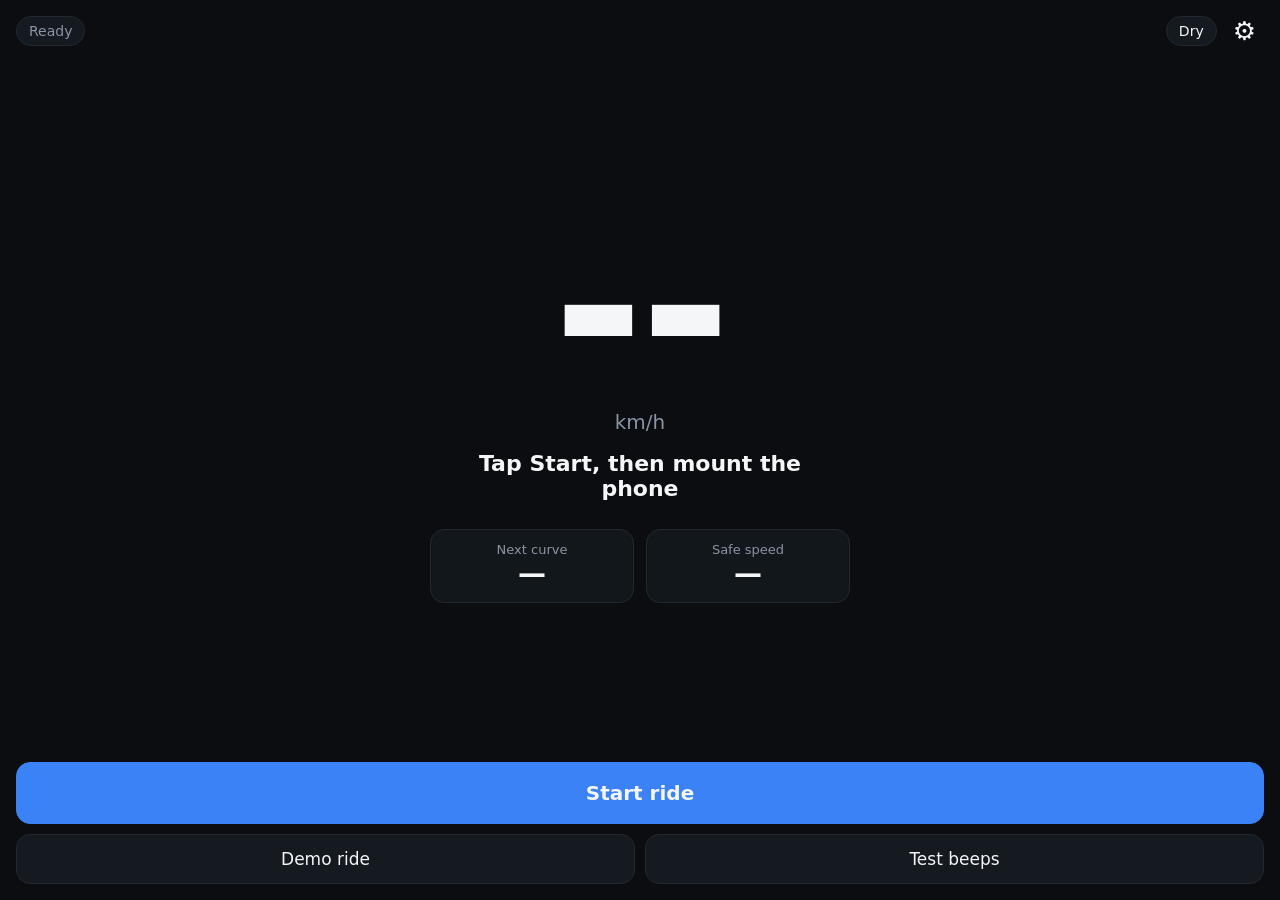
==== web/index.html @ 9b6d9702 "Add mobile web app (PWA): curve alert with sharp repeating beeps, optional voice - web/: installable" ====
<!doctype html>
<html lang="en">
<head>
  <meta charset="utf-8">
  <meta name="viewport" content="width=device-width, initial-scale=1, viewport-fit=cover, user-scalable=no">
  <meta name="theme-color" content="#0b0d10">
  <title>Moto AI · Curve alert</title>
  <link rel="manifest" href="manifest.webmanifest">
  <link rel="icon" href="icons/icon-192.png">
  <link rel="apple-touch-icon" href="icons/icon-192.png">
  <link rel="stylesheet" href="css/app.css">
</head>
<body data-level="none">
  <header class="bar">
    <span id="status" class="chip">Ready</span>
    <button id="wetBtn" class="chip toggle" aria-pressed="false" title="Force wet-road speeds">Dry</button>
    <button id="settingsBtn" class="icon" aria-label="Settings">⚙</button>
  </header>

  <main class="hud">
    <div class="speed"><span id="speed">--</span><small>km/h</small></div>
    <div id="banner" class="banner">Tap Start, then mount the phone</div>
    <div class="next">
      <div><label>Next curve</label><b id="nextDist">—</b></div>
      <div><label>Safe speed</label><b id="nextSafe">—</b></div>
    </div>
  </main>

  <footer class="actions">
    <button id="startBtn" class="primary">Start ride</button>
    <div class="row">
      <button id="demoBtn">Demo ride</button>
      <button id="testBtn">Test beeps</button>
    </div>
  </footer>

  <dialog id="settings">
    <form method="dialog">
      <h2>Settings</h2>
      <label>Alert sound
        <select id="soundMode">
          <option value="beeps">Beeps only (recommended)</option>
          <option value="both">Beeps + voice</option>
          <option value="voice">Voice only</option>
        </select>
      </label>
      <label>Voice language
        <select id="voiceLang">
          <option value="tl">Taglish</option>
          <option value="en">English</option>
        </select>
      </label>
      <label>Volume <input id="volume" type="range" min="0.2" max="1" step="0.1" value="1"></label>
      <label>Destination (optional, "lat, lon")
        <input id="destination" inputmode="decimal" placeholder="14.5547, 121.0244">
      </label>
      <p class="hint">No destination: follows the road ahead of you (OpenStreetMap). Keep the screen on and the app open while riding.</p>
      <menu><button value="close" class="primary">Done</button></menu>
    </form>
  </dialog>

  <script type="module" src="js/app.js"></script>
</body>
</html>
---- web/css/app.css ----
:root {
  --bg: #0b0d10; --fg: #f4f6f8; --muted: #8a94a3; --line: #232831;
  --ok: #22c55e; --caution: #f5a524; --urgent: #ef2b2b; --accent: #3b82f6;
  font-family: system-ui, -apple-system, "Segoe UI", Roboto, sans-serif;
}
* { box-sizing: border-box; }
html, body { margin: 0; height: 100%; background: var(--bg); color: var(--fg); }
body {
  display: grid; grid-template-rows: auto 1fr auto; min-height: 100dvh;
  padding: env(safe-area-inset-top) 16px env(safe-area-inset-bottom);
  transition: background-color .15s;
  -webkit-user-select: none; user-select: none;
}
body[data-level="caution"] { background: #3a2604; }
body[data-level="urgent"] { animation: flash .45s steps(2) infinite; }
body[data-level="hotspot"] { background: #1d2a4a; }
@keyframes flash { 0% { background: var(--urgent); } 100% { background: #4a0a0a; } }

.bar { display: flex; gap: 8px; align-items: center; padding: 12px 0; }
.chip { border: 1px solid var(--line); background: #151920; color: var(--fg); border-radius: 999px; padding: 6px 12px; font-size: 14px; }
.chip.toggle[aria-pressed="true"] { background: var(--accent); border-color: var(--accent); }
#status { margin-right: auto; color: var(--muted); }
#status.live { color: var(--ok); border-color: var(--ok); }
.icon { background: none; border: 0; color: var(--fg); font-size: 26px; padding: 4px 8px; }

.hud { display: flex; flex-direction: column; justify-content: center; align-items: center; gap: 20px; text-align: center; }
.speed { font-variant-numeric: tabular-nums; line-height: .9; }
.speed span { font-size: clamp(110px, 38vw, 220px); font-weight: 800; letter-spacing: -4px; }
.speed small { display: block; color: var(--muted); font-size: 20px; margin-top: 6px; }
.banner { font-size: 22px; font-weight: 600; min-height: 2.6em; max-width: 22ch; }
body[data-level="urgent"] .banner { font-size: 30px; font-weight: 800; }
.next { display: grid; grid-template-columns: 1fr 1fr; gap: 12px; width: 100%; max-width: 420px; }
.next div { background: #151920cc; border: 1px solid var(--line); border-radius: 14px; padding: 12px; }
.next label { display: block; color: var(--muted); font-size: 13px; }
.next b { font-size: 28px; font-variant-numeric: tabular-nums; }

.actions { display: grid; gap: 10px; padding: 12px 0 16px; }
.actions .row { display: grid; grid-template-columns: 1fr 1fr; gap: 10px; }
button { font: inherit; border-radius: 14px; border: 1px solid var(--line); background: #151920; color: var(--fg); padding: 14px; font-size: 17px; }
button.primary { background: var(--accent); border-color: var(--accent); font-weight: 700; font-size: 20px; padding: 18px; }
button.stop { background: #374151; border-color: #374151; }
button:active { transform: scale(.98); }

dialog { background: #12151a; color: var(--fg); border: 1px solid var(--line); border-radius: 18px; width: min(92vw, 440px); padding: 20px; }
dialog::backdrop { background: #000a; }
dialog h2 { margin: 0 0 12px; }
dialog label { display: grid; gap: 6px; margin: 12px 0; color: var(--muted); font-size: 14px; }
dialog select, dialog input { font: inherit; font-size: 17px; padding: 10px; border-radius: 10px; border: 1px solid var(--line); background: var(--bg); color: var(--fg); }
dialog menu { padding: 0; margin: 16px 0 0; display: flex; justify-content: flex-end; }
.hint { color: var(--muted); font-size: 13px; }
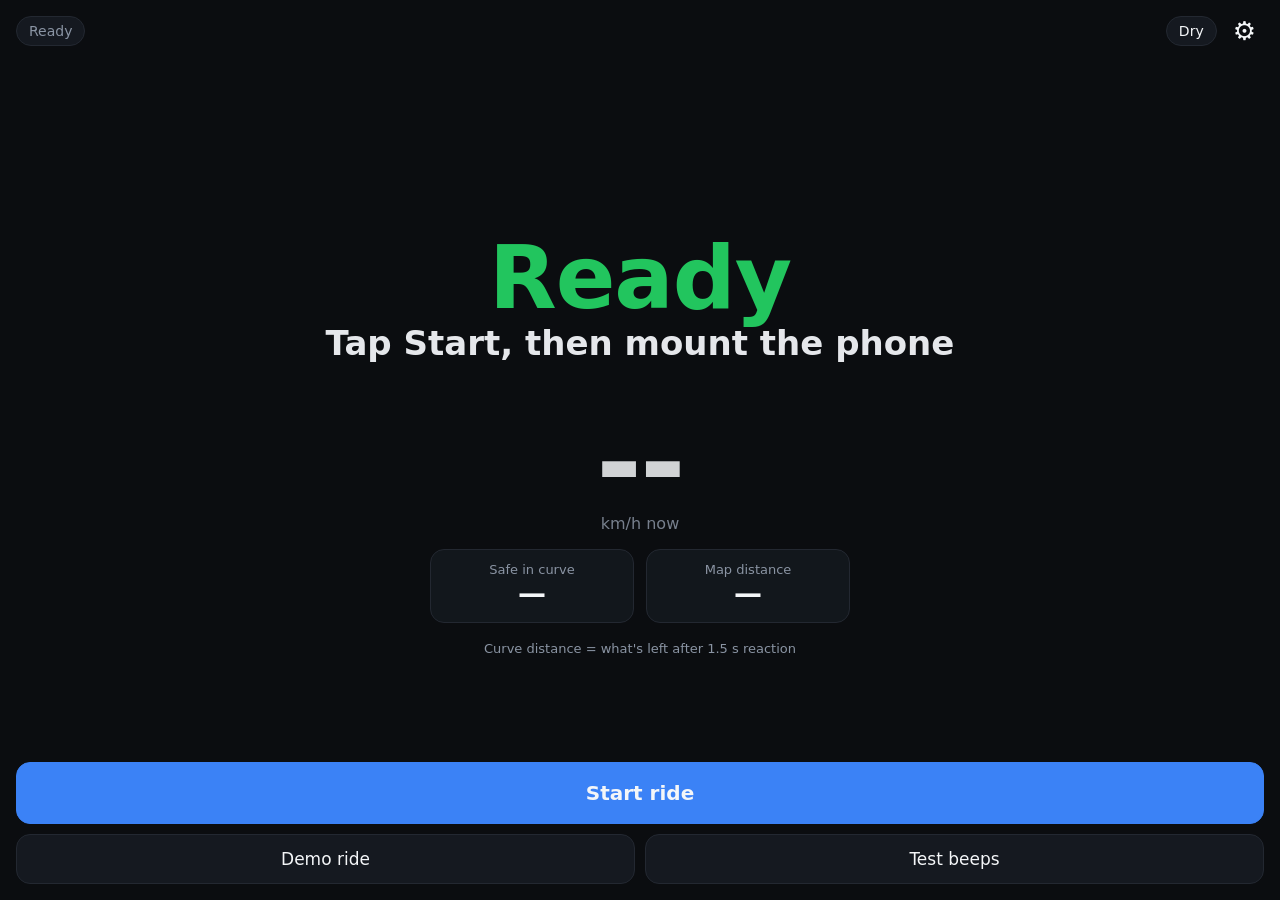
==== commit b2bfba27: "Reaction-aware curve distance as the main instruction; demo video tooling - Phone shows "CURVE IN / " ====
--- a/web/index.html
+++ b/web/index.html
@@ -18,12 +18,17 @@
   </header>
 
   <main class="hud">
-    <div class="speed"><span id="speed">--</span><small>km/h</small></div>
-    <div id="banner" class="banner">Tap Start, then mount the phone</div>
+    <div class="instruction">
+      <div id="instrLabel"></div>
+      <div id="instrMain" class="word">Ready</div>
+      <div id="instrSub">Tap Start, then mount the phone</div>
+    </div>
+    <div class="speed"><span id="speed">--</span><small>km/h now</small></div>
     <div class="next">
-      <div><label>Next curve</label><b id="nextDist">—</b></div>
-      <div><label>Safe speed</label><b id="nextSafe">—</b></div>
+      <div><label>Safe in curve</label><b id="nextSafe">—</b></div>
+      <div><label>Map distance</label><b id="nextDist">—</b></div>
     </div>
+    <p class="react">Curve distance = what's left after 1.5 s reaction</p>
   </main>
 
   <footer class="actions">
--- a/web/css/app.css
+++ b/web/css/app.css
@@ -23,12 +23,20 @@
 #status.live { color: var(--ok); border-color: var(--ok); }
 .icon { background: none; border: 0; color: var(--fg); font-size: 26px; padding: 4px 8px; }
 
-.hud { display: flex; flex-direction: column; justify-content: center; align-items: center; gap: 20px; text-align: center; }
-.speed { font-variant-numeric: tabular-nums; line-height: .9; }
-.speed span { font-size: clamp(110px, 38vw, 220px); font-weight: 800; letter-spacing: -4px; }
-.speed small { display: block; color: var(--muted); font-size: 20px; margin-top: 6px; }
-.banner { font-size: 22px; font-weight: 600; min-height: 2.6em; max-width: 22ch; }
-body[data-level="urgent"] .banner { font-size: 30px; font-weight: 800; }
+.hud { display: flex; flex-direction: column; justify-content: center; align-items: center; gap: 18px; text-align: center; }
+/* The instruction is the biggest thing on screen: read it in one glance */
+.instruction { min-height: 15rem; display: grid; align-content: center; gap: 4px; }
+#instrLabel { font-size: clamp(22px, 7vw, 36px); font-weight: 800; letter-spacing: 2px; text-transform: uppercase; min-height: 1.2em; }
+#instrMain { font-size: clamp(88px, 30vw, 160px); font-weight: 900; line-height: .95; letter-spacing: -3px; font-variant-numeric: tabular-nums; white-space: nowrap; }
+#instrMain.word { font-size: clamp(48px, 15vw, 88px); letter-spacing: -1px; }
+#instrMain small { font-size: .45em; letter-spacing: 0; margin-left: 4px; }
+#instrSub { font-size: clamp(22px, 6.5vw, 34px); font-weight: 700; color: #e5e7eb; }
+body[data-level="none"] #instrMain { color: var(--ok); }
+
+.speed { font-variant-numeric: tabular-nums; line-height: .9; opacity: .85; }
+.speed span { font-size: clamp(56px, 20vw, 110px); font-weight: 800; letter-spacing: -2px; }
+.speed small { display: block; color: var(--muted); font-size: 16px; margin-top: 4px; }
+.react { margin: 0; color: var(--muted); font-size: 13px; }
 .next { display: grid; grid-template-columns: 1fr 1fr; gap: 12px; width: 100%; max-width: 420px; }
 .next div { background: #151920cc; border: 1px solid var(--line); border-radius: 14px; padding: 12px; }
 .next label { display: block; color: var(--muted); font-size: 13px; }
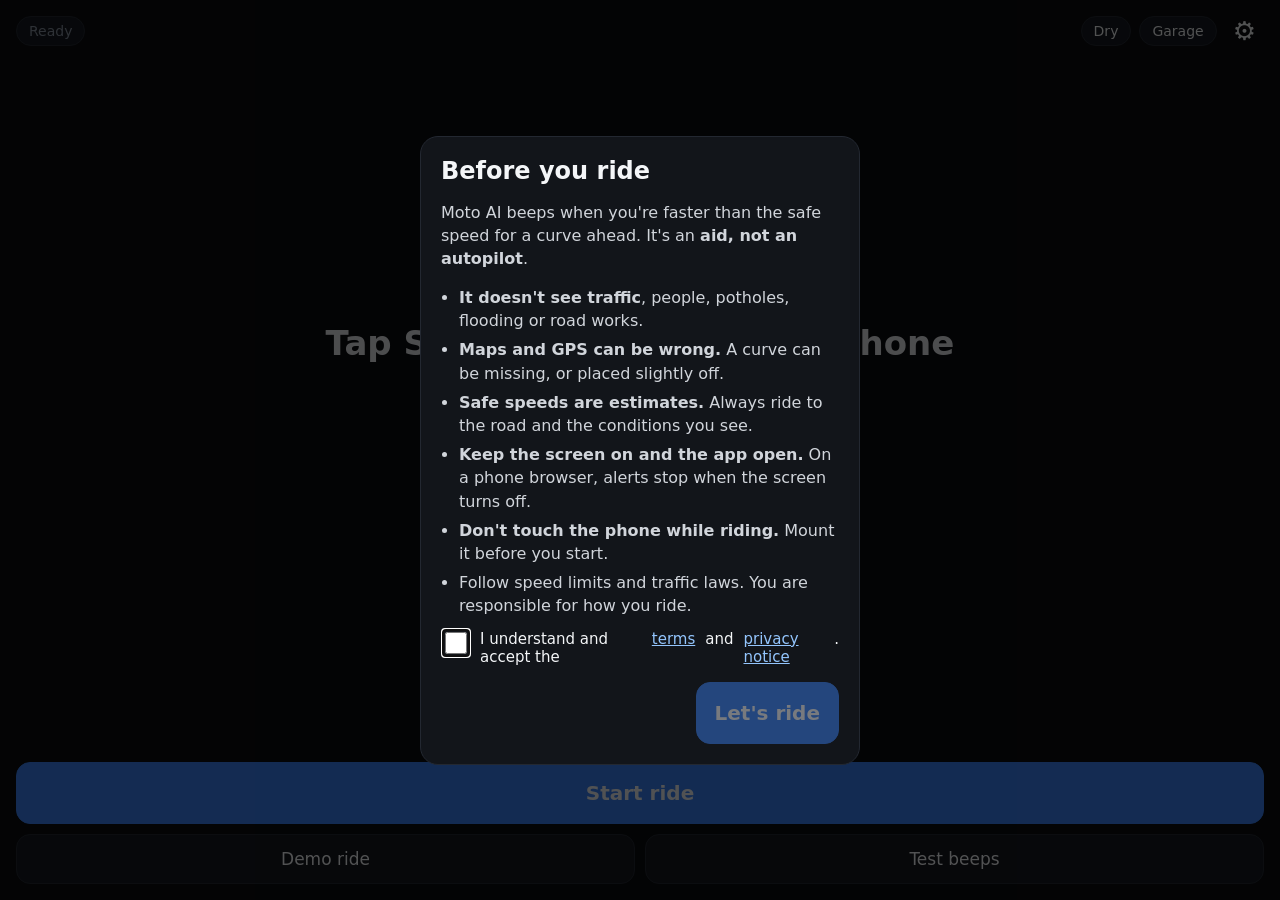
==== commit db0c54db: "Launch readiness: safety screen, security, Garage, road-tile cache, deploy + CI Alert - Minimum 4 s " ====
--- a/web/index.html
+++ b/web/index.html
@@ -14,6 +14,7 @@
   <header class="bar">
     <span id="status" class="chip">Ready</span>
     <button id="wetBtn" class="chip toggle" aria-pressed="false" title="Force wet-road speeds">Dry</button>
+    <button id="garageBtn" class="chip">Garage</button>
     <button id="settingsBtn" class="icon" aria-label="Settings">⚙</button>
   </header>
 
@@ -56,11 +57,90 @@
         </select>
       </label>
       <label>Volume <input id="volume" type="range" min="0.2" max="1" step="0.1" value="1"></label>
+      <label>Warning sensitivity
+        <select id="sensitivity">
+          <option value="cautious">Cautious (warns more, lower safe speeds)</option>
+          <option value="normal">Normal</option>
+          <option value="relaxed">Relaxed (fewer warnings)</option>
+        </select>
+      </label>
       <label>Destination (optional, "lat, lon")
         <input id="destination" inputmode="decimal" placeholder="14.5547, 121.0244">
       </label>
       <p class="hint">No destination: follows the road ahead of you (OpenStreetMap). Keep the screen on and the app open while riding.</p>
+      <p class="hint"><a href="privacy.html">Privacy notice</a> · <a href="terms.html">Terms of use</a> · <button type="button" id="showSafety" class="linkbtn">Safety info</button></p>
       <menu><button value="close" class="primary">Done</button></menu>
+    </form>
+  </dialog>
+
+  <dialog id="garage" class="sheet">
+    <div class="sheethead"><h2>Garage</h2><button id="gClose" class="icon" aria-label="Close">✕</button></div>
+
+    <section id="gNoBike">
+      <p>Add your bike to get maintenance reminders, engine-sound checks, tyre checks and the assistant.</p>
+      <form id="gRegForm" class="grid2">
+        <label>Make <input id="bMake" placeholder="Honda" autocomplete="off"></label>
+        <label>Model <input id="bModel" placeholder="Click 125" autocomplete="off"></label>
+        <label>Year <input id="bYear" type="number" inputmode="numeric" min="1980" max="2030"></label>
+        <label>Odometer (km) <input id="bOdo" type="number" inputmode="numeric" min="0"></label>
+        <label class="span2">I ride for
+          <select id="bUsage"><option value="commuter">Commuting</option><option value="gig">Delivery / ride-hailing</option><option value="diy">Leisure, I do my own maintenance</option></select>
+        </label>
+        <button class="primary span2">Add bike</button>
+        <p id="gRegOut" class="out span2"></p>
+      </form>
+    </section>
+
+    <section id="gHasBike" hidden>
+      <div class="card"><b id="gBikeName"></b><small id="gOdo"></small></div>
+
+      <h3>What's due</h3>
+      <ul id="gDue" class="due"></ul>
+
+      <h3>Log a service</h3>
+      <form id="svcForm" class="grid2">
+        <label class="span2">What <select id="svcItem"></select></label>
+        <label>Odometer (km) <input id="svcOdo" type="number" inputmode="numeric" min="0" required></label>
+        <label>Cost (₱) <input id="svcCost" type="number" inputmode="numeric" min="0"></label>
+        <button class="span2">Save</button>
+        <p id="svcOut" class="out span2"></p>
+      </form>
+
+      <h3>Engine sound check</h3>
+      <p class="hint">Phone about 30 cm from the exhaust, same spot every time. 10 s: idle, then 3 short revs.</p>
+      <label class="check"><input type="checkbox" id="sndBaseline"> My bike is running well (save as its normal sound; do this 3 times first)</label>
+      <button id="sndBtn" type="button">Record 10 s</button>
+      <p id="sndOut" class="out"></p>
+
+      <h3>Tyre photo check</h3>
+      <label class="filebtn">Take or choose a tyre photo<input id="tyreFile" type="file" accept="image/*" capture="environment"></label>
+      <p id="tyreOut" class="out"></p>
+
+      <h3>Ask about your bike</h3>
+      <div id="askLog" class="chat"></div>
+      <form id="askForm" class="askrow"><input id="askText" placeholder="Mga paps, ayaw mag start…" autocomplete="off"><button>Ask</button></form>
+      <p id="askOut" class="out"></p>
+
+      <h3>Your data</h3>
+      <button id="delBtn" type="button" class="danger">Delete my bike data</button>
+      <p id="delOut" class="out"></p>
+    </section>
+  </dialog>
+
+  <dialog id="onboard">
+    <form method="dialog" id="onboardForm">
+      <h2>Before you ride</h2>
+      <p>Moto AI beeps when you're faster than the safe speed for a curve ahead. It's an <b>aid, not an autopilot</b>.</p>
+      <ul class="limits">
+        <li><b>It doesn't see traffic</b>, people, potholes, flooding or road works.</li>
+        <li><b>Maps and GPS can be wrong.</b> A curve can be missing, or placed slightly off.</li>
+        <li><b>Safe speeds are estimates.</b> Always ride to the road and the conditions you see.</li>
+        <li><b>Keep the screen on and the app open.</b> On a phone browser, alerts stop when the screen turns off.</li>
+        <li><b>Don't touch the phone while riding.</b> Mount it before you start.</li>
+        <li>Follow speed limits and traffic laws. You are responsible for how you ride.</li>
+      </ul>
+      <label class="check"><input type="checkbox" id="acceptBox"> I understand and accept the <a href="terms.html">terms</a> and <a href="privacy.html">privacy notice</a>.</label>
+      <menu><button value="ok" id="acceptBtn" class="primary" disabled>Let's ride</button></menu>
     </form>
   </dialog>
 
--- a/web/css/app.css
+++ b/web/css/app.css
@@ -56,3 +56,43 @@
 dialog select, dialog input { font: inherit; font-size: 17px; padding: 10px; border-radius: 10px; border: 1px solid var(--line); background: var(--bg); color: var(--fg); }
 dialog menu { padding: 0; margin: 16px 0 0; display: flex; justify-content: flex-end; }
 .hint { color: var(--muted); font-size: 13px; }
+
+dialog p { line-height: 1.45; color: #d1d5db; }
+dialog a, .linkbtn { color: #93c5fd; }
+.linkbtn { background: none; border: 0; padding: 0; font: inherit; font-size: 13px; text-decoration: underline; }
+.limits { padding-left: 18px; margin: 8px 0; color: #d1d5db; line-height: 1.45; }
+.limits li { margin: 6px 0; }
+.check { display: flex !important; grid-template-columns: none; gap: 10px; align-items: flex-start; color: var(--fg) !important; font-size: 15px !important; }
+.check input { width: 22px; height: 22px; margin-top: 2px; flex: none; }
+button:disabled { opacity: .45; }
+
+/* Garage sheet */
+dialog.sheet { width: 100vw; max-width: 560px; height: 100dvh; max-height: none; margin: 0 auto; border-radius: 0; padding: 0 18px 40px; overflow-y: auto; }
+.sheethead { position: sticky; top: 0; background: #12151a; display: flex; justify-content: space-between; align-items: center; padding: 14px 0 8px; z-index: 1; }
+.sheethead h2 { margin: 0; }
+dialog h3 { margin: 22px 0 8px; font-size: 17px; }
+.grid2 { display: grid; grid-template-columns: 1fr 1fr; gap: 0 12px; }
+.grid2 label { margin: 6px 0; }
+.span2 { grid-column: 1 / -1; }
+.card { background: #151920; border: 1px solid var(--line); border-radius: 14px; padding: 14px; display: grid; gap: 4px; }
+.card b { font-size: 20px; } .card small { color: var(--muted); }
+.due { list-style: none; padding: 0; margin: 0; display: grid; gap: 6px; }
+.due li { display: flex; justify-content: space-between; background: #151920; border-radius: 10px; padding: 10px 12px; border-left: 4px solid var(--ok); }
+.due li.due_soon { border-left-color: var(--caution); } .due li.overdue { border-left-color: var(--urgent); }
+.due li.note { background: none; border: 0; color: var(--muted); font-size: 12px; padding: 2px 0; }
+.out { white-space: pre-line; min-height: 1em; margin: 8px 0 0; font-size: 15px; }
+.out.ok { color: #86efac; } .out.bad { color: #fca5a5; }
+.filebtn { display: block !important; text-align: center; background: #151920; border: 1px solid var(--line); border-radius: 14px; padding: 14px; color: var(--fg) !important; font-size: 17px !important; }
+.filebtn input { display: none; }
+.chat { max-height: 260px; overflow-y: auto; display: grid; gap: 8px; margin-bottom: 8px; }
+.chat p { margin: 0; padding: 10px 12px; border-radius: 12px; white-space: pre-line; }
+.chat .user { background: var(--accent); justify-self: end; max-width: 85%; }
+.chat .assistant { background: #151920; border: 1px solid var(--line); max-width: 95%; }
+.askrow { display: grid; grid-template-columns: 1fr auto; gap: 8px; }
+.askrow input { font: inherit; font-size: 17px; padding: 12px; border-radius: 12px; border: 1px solid var(--line); background: var(--bg); color: var(--fg); }
+button.danger { background: #450a0a; border-color: #7f1d1d; color: #fecaca; width: 100%; }
+dialog section > button { width: 100%; }
+.grid2 > * { min-width: 0; }
+.grid2 input, .grid2 select { width: 100%; box-sizing: border-box; }
+.due li.unknown { border-left-color: var(--muted); }
+.due li small { display: block; color: var(--muted); font-size: 11px; }
